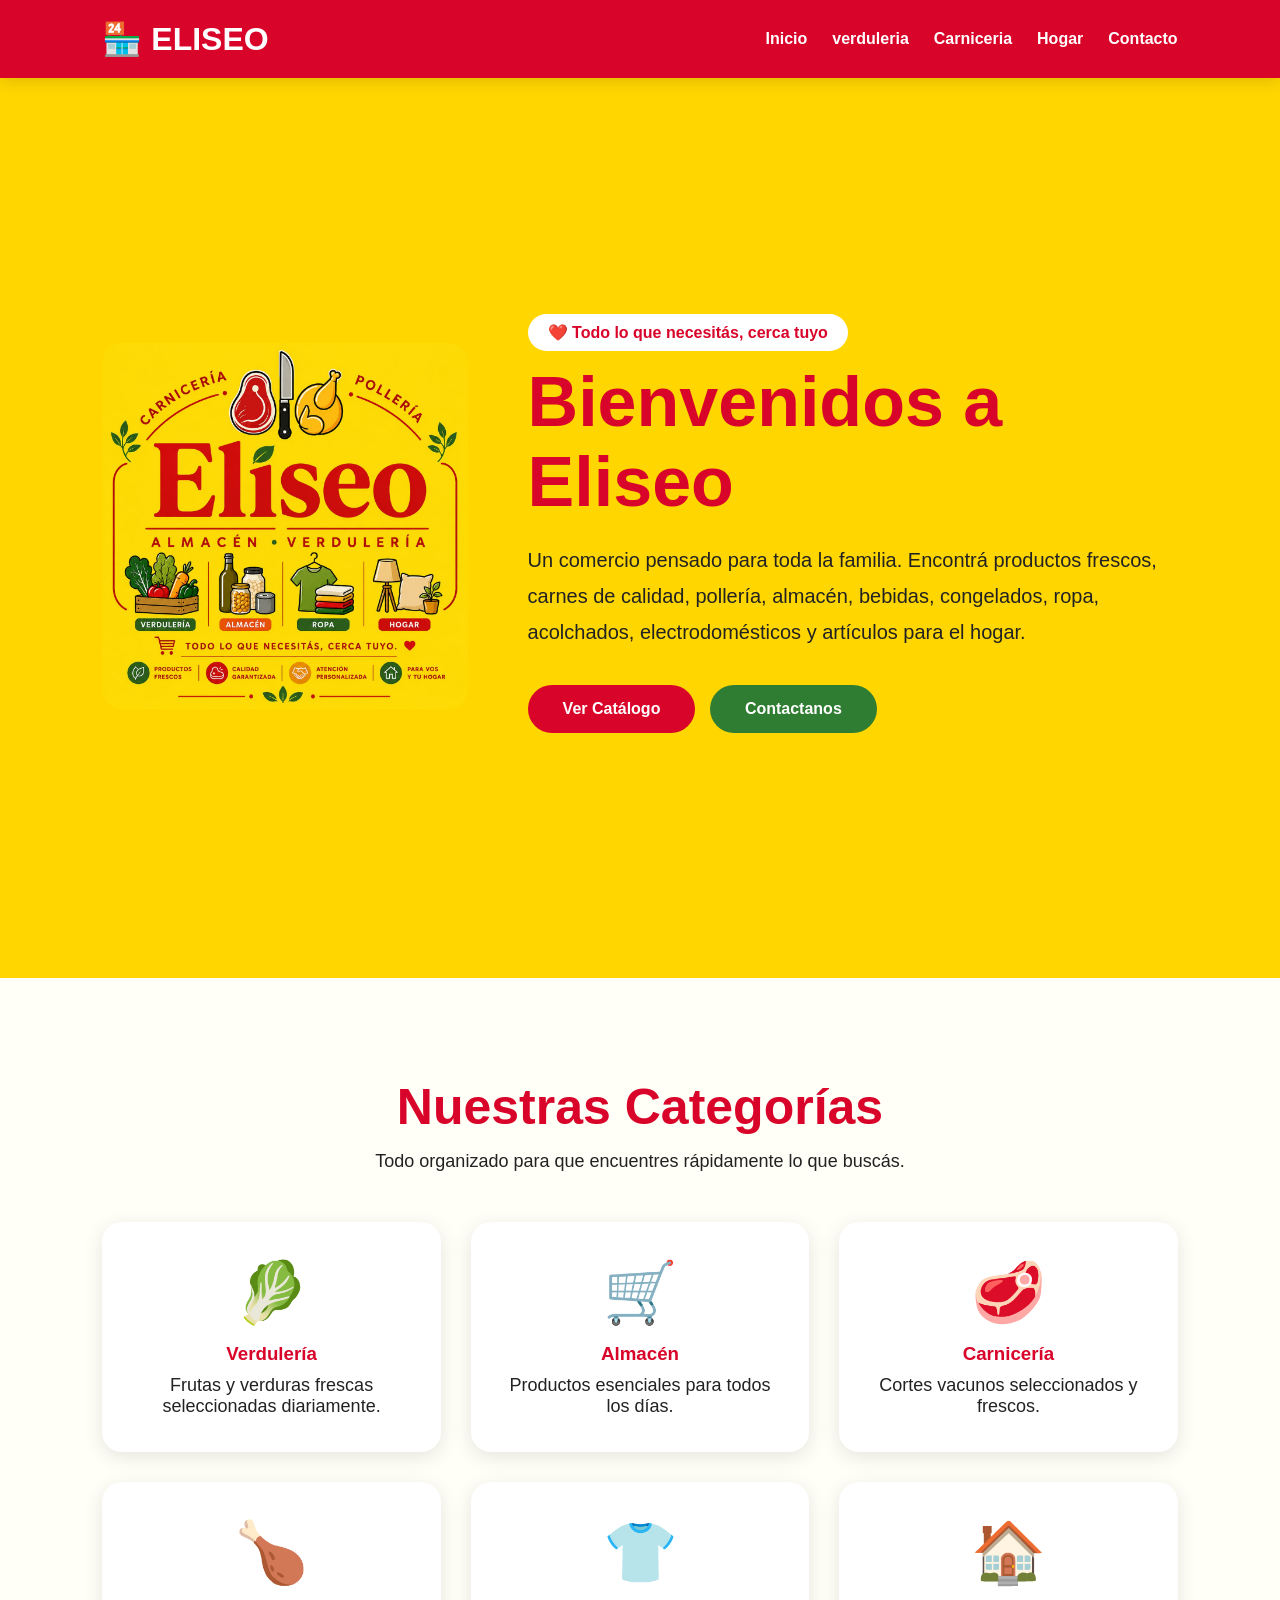
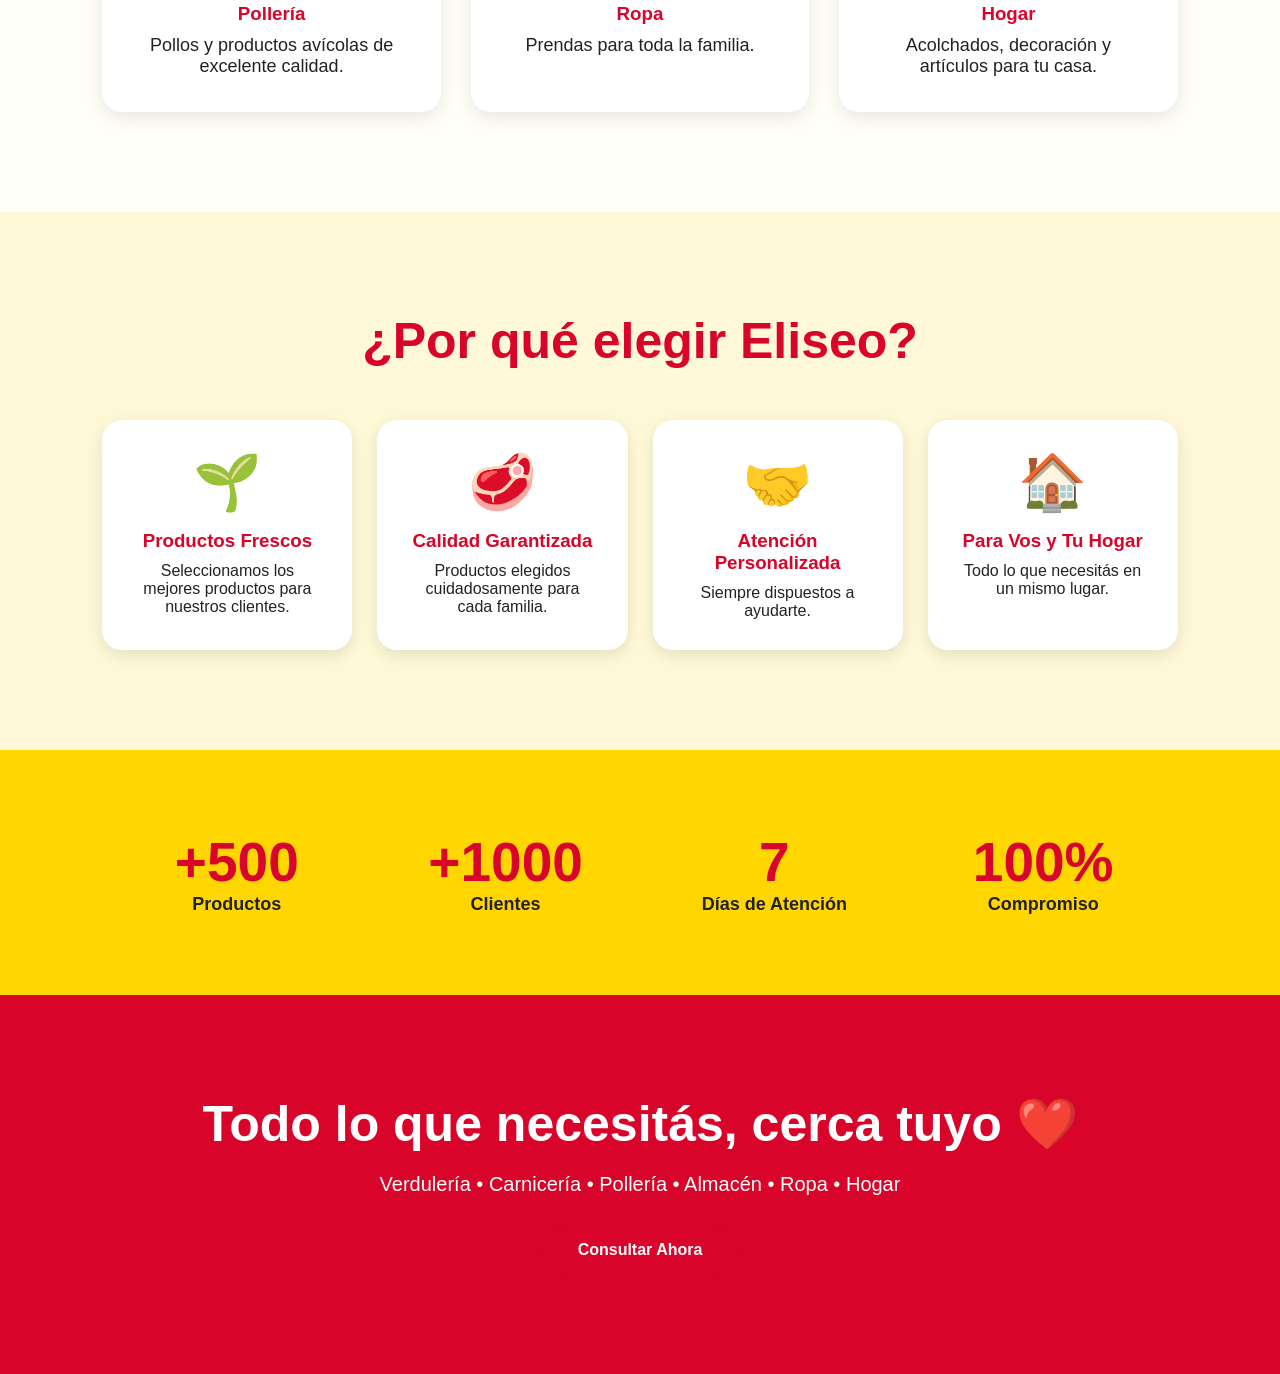
==== index.html @ bca3552b "tpdo" ====
<!DOCTYPE html>
<html lang="en">
<head>
    <meta charset="UTF-8">
    <meta name="viewport" content="width=device-width, initial-scale=1.0">
    <link rel="stylesheet" href="index.css">
    <title>Eliseo</title>
</head>
<body>
    
</body>
</html>
<header class="header">
<nav class="navbar">

    <div class="logo-texto">
        🏪 ELISEO
    </div>
     <div class="collapse navbar-collapse" id="navbarContenido">
        <ul class="navbar-nav me-auto mb-2 mb-lg-0">
          <li class="nav-item"><a class="nav-link active" href="#">Inicio</a></li>
          <li class="nav-item"><a class="nav-link" href="verduleria.html"> verduleria</a></li>
          <li class="nav-item"><a class="nav-link" href="carniceria.html">Carniceria</a></li>
          <li class="nav-item"><a class="nav-link" href="hogar.html"> Hogar</a></li>
          <li class="nav-item"><a class="nav-link" href="contacto.html"> Contacto</a></li>
        </ul>
      </div>
    </div>
  </nav>
</nav>

</header>

<section id="inicio" class="hero">

    <div class="hero-contenedor">

        <div class="hero-logo">

            <!-- CAMBIAR POR TU LOGO -->
            <img src="WhatsApp Image 2026-05-29 at 19.38.01.jpeg" alt="Logo Eliseo">

        </div>

        <div class="hero-texto">

            <span class="etiqueta">
                ❤️ Todo lo que necesitás, cerca tuyo
            </span>

            <h1>
                Bienvenidos a Eliseo
            </h1>

            <p>

                Un comercio pensado para toda la familia.
                Encontrá productos frescos, carnes de calidad,
                pollería, almacén, bebidas, congelados,
                ropa, acolchados, electrodomésticos
                y artículos para el hogar.

            </p>

            <div class="hero-botones">

                <a href="#catalogo" class="btn-rojo">
                    Ver Catálogo
                </a>

                <a href="#contacto" class="btn-verde">
                    Contactanos
                </a>

            </div>

        </div>

    </div>

</section>

<section class="categorias-principales">

    <h2>
        Nuestras Categorías
    </h2>

    <p>
        Todo organizado para que encuentres rápidamente lo que buscás.
    </p>

    <div class="grid-categorias">

        <div class="categoria-card">

            <div class="emoji">
                🥬
            </div>

            <h3>Verdulería</h3>

            <p>
                Frutas y verduras frescas seleccionadas diariamente.
            </p>

        </div>

        <div class="categoria-card">

            <div class="emoji">
                🛒
            </div>

            <h3>Almacén</h3>

            <p>
                Productos esenciales para todos los días.
            </p>

        </div>

        <div class="categoria-card">

            <div class="emoji">
                🥩
            </div>

            <h3>Carnicería</h3>

            <p>
                Cortes vacunos seleccionados y frescos.
            </p>

        </div>

        <div class="categoria-card">

            <div class="emoji">
                🍗
            </div>

            <h3>Pollería</h3>

            <p>
                Pollos y productos avícolas de excelente calidad.
            </p>

        </div>

        <div class="categoria-card">

            <div class="emoji">
                👕
            </div>

            <h3>Ropa</h3>

            <p>
                Prendas para toda la familia.
            </p>

        </div>

        <div class="categoria-card">

            <div class="emoji">
                🏠
            </div>

            <h3>Hogar</h3>

            <p>
                Acolchados, decoración y artículos para tu casa.
            </p>

        </div>

    </div>

</section>

<section class="beneficios">

    <h2>
        ¿Por qué elegir Eliseo?
    </h2>

    <div class="beneficios-grid">

        <div class="beneficio">

            <div class="icono">
                🌱
            </div>

            <h3>Productos Frescos</h3>

            <p>
                Seleccionamos los mejores productos para nuestros clientes.
            </p>

        </div>

        <div class="beneficio">

            <div class="icono">
                🥩
            </div>

            <h3>Calidad Garantizada</h3>

            <p>
                Productos elegidos cuidadosamente para cada familia.
            </p>

        </div>

        <div class="beneficio">

            <div class="icono">
                🤝
            </div>

            <h3>Atención Personalizada</h3>

            <p>
                Siempre dispuestos a ayudarte.
            </p>

        </div>

        <div class="beneficio">

            <div class="icono">
                🏠
            </div>

            <h3>Para Vos y Tu Hogar</h3>

            <p>
                Todo lo que necesitás en un mismo lugar.
            </p>

        </div>

    </div>

</section>

<section class="estadisticas">

    <div class="estadistica">

        <h2>+500</h2>

        <p>Productos</p>

    </div>

    <div class="estadistica">

        <h2>+1000</h2>

        <p>Clientes</p>

    </div>

    <div class="estadistica">

        <h2>7</h2>

        <p>Días de Atención</p>

    </div>

    <div class="estadistica">

        <h2>100%</h2>

        <p>Compromiso</p>

    </div>

</section>

<section class="banner-final">

    <h2>
        Todo lo que necesitás, cerca tuyo ❤️
    </h2>

    <p>
        Verdulería • Carnicería • Pollería • Almacén • Ropa • Hogar
    </p>

    <a href="#contacto" class="btn-rojo">
        Consultar Ahora
    </a>

</section>
---- index.css ----
/* =========================
   VARIABLES
========================= */

:root{
    --amarillo:#FFD600;
    --rojo:#D90429;
    --verde:#2E7D32;
    --oscuro:#222222;
    --blanco:#ffffff;
}

/* =========================
   GENERAL
========================= */

*{
    margin:0;
    padding:0;
    box-sizing:border-box;
}

html{
    scroll-behavior:smooth;
}

body{
    font-family:Arial, Helvetica, sans-serif;
    background:#fffef7;
    color:var(--oscuro);
}

/* =========================
   NAVBAR
========================= */

.navbar{
    background:var(--rojo);
    display:flex;
    justify-content:space-between;
    align-items:center;
    padding:20px 8%;
    position:sticky;
    top:0;
    z-index:1000;
    box-shadow:0 2px 15px rgba(0,0,0,.15);
}

.logo-texto{
    color:white;
    font-size:32px;
    font-weight:bold;
}

.navbar-nav{
    display:flex;
    gap:25px;
    list-style:none;
}

.nav-link{
    color:white;
    text-decoration:none;
    font-weight:bold;
    transition:.3s;
}

.nav-link:hover{
    color:var(--amarillo);
}

/* =========================
   HERO
========================= */

.hero{
    background:var(--amarillo);
    min-height:100vh;
    display:flex;
    align-items:center;
    justify-content:center;
    padding:80px 8%;
}

.hero-contenedor{
    max-width:1400px;
    width:100%;
    display:flex;
    align-items:center;
    justify-content:space-between;
    gap:60px;
}

.hero-logo img{
    width:500px;
    max-width:100%;
    border-radius:20px;
}

.hero-texto{
    max-width:650px;
}

.etiqueta{
    background:white;
    color:var(--rojo);
    padding:10px 20px;
    border-radius:30px;
    font-weight:bold;
}

.hero-texto h1{
    font-size:70px;
    color:var(--rojo);
    margin-top:20px;
    margin-bottom:20px;
}

.hero-texto p{
    font-size:20px;
    line-height:1.8;
}

.hero-botones{
    margin-top:35px;
}

.btn-rojo{
    background:var(--rojo);
    color:white;
    padding:15px 35px;
    border-radius:40px;
    text-decoration:none;
    display:inline-block;
    font-weight:bold;
    transition:.3s;
}

.btn-rojo:hover{
    transform:translateY(-3px);
}

.btn-verde{
    background:var(--verde);
    color:white;
    padding:15px 35px;
    border-radius:40px;
    text-decoration:none;
    display:inline-block;
    margin-left:10px;
    font-weight:bold;
    transition:.3s;
}

.btn-verde:hover{
    transform:translateY(-3px);
}

/* =========================
   CATEGORÍAS
========================= */

.categorias-principales{
    padding:100px 8%;
    text-align:center;
}

.categorias-principales h2{
    font-size:50px;
    color:var(--rojo);
    margin-bottom:15px;
}

.categorias-principales p{
    font-size:18px;
}

.grid-categorias{
    display:grid;
    grid-template-columns:repeat(auto-fit,minmax(280px,1fr));
    gap:30px;
    margin-top:50px;
}

.categoria-card{
    background:white;
    padding:35px;
    border-radius:20px;
    box-shadow:0 5px 20px rgba(0,0,0,.1);
    transition:.3s;
}

.categoria-card:hover{
    transform:translateY(-8px);
}

.emoji{
    font-size:60px;
    margin-bottom:15px;
}

.categoria-card h3{
    color:var(--rojo);
    margin-bottom:10px;
}

/* =========================
   BENEFICIOS
========================= */

.beneficios{
    padding:100px 8%;
    background:#fff8d7;
    text-align:center;
}

.beneficios h2{
    font-size:50px;
    color:var(--rojo);
    margin-bottom:50px;
}

.beneficios-grid{
    display:grid;
    grid-template-columns:repeat(auto-fit,minmax(250px,1fr));
    gap:25px;
}

.beneficio{
    background:white;
    padding:30px;
    border-radius:20px;
    box-shadow:0 5px 15px rgba(0,0,0,.1);
}

.icono{
    font-size:55px;
    margin-bottom:15px;
}

.beneficio h3{
    color:var(--rojo);
    margin-bottom:10px;
}

/* =========================
   ESTADÍSTICAS
========================= */

.estadisticas{
    background:var(--amarillo);
    display:grid;
    grid-template-columns:repeat(4,1fr);
    text-align:center;
    padding:80px 8%;
}

.estadistica h2{
    color:var(--rojo);
    font-size:55px;
}

.estadistica p{
    font-size:18px;
    font-weight:bold;
}

/* =========================
   BANNER FINAL
========================= */

.banner-final{
    background:var(--rojo);
    color:white;
    text-align:center;
    padding:100px 8%;
}

.banner-final h2{
    font-size:50px;
    margin-bottom:20px;
}

.banner-final p{
    font-size:20px;
    margin-bottom:30px;
}

/* =========================
   RESPONSIVE
========================= */

@media(max-width:900px){

    .hero-contenedor{
        flex-direction:column;
        text-align:center;
    }

    .hero-texto h1{
        font-size:50px;
    }

    .estadisticas{
        grid-template-columns:repeat(2,1fr);
        gap:30px;
    }

    .navbar{
        flex-direction:column;
        gap:15px;
    }

    .navbar-nav{
        flex-wrap:wrap;
        justify-content:center;
    }

}

@media(max-width:600px){

    .hero-texto h1{
        font-size:40px;
    }

    .estadisticas{
        grid-template-columns:1fr;
    }

    .btn-rojo,
    .btn-verde{
        display:block;
        margin:10px auto;
    }

}
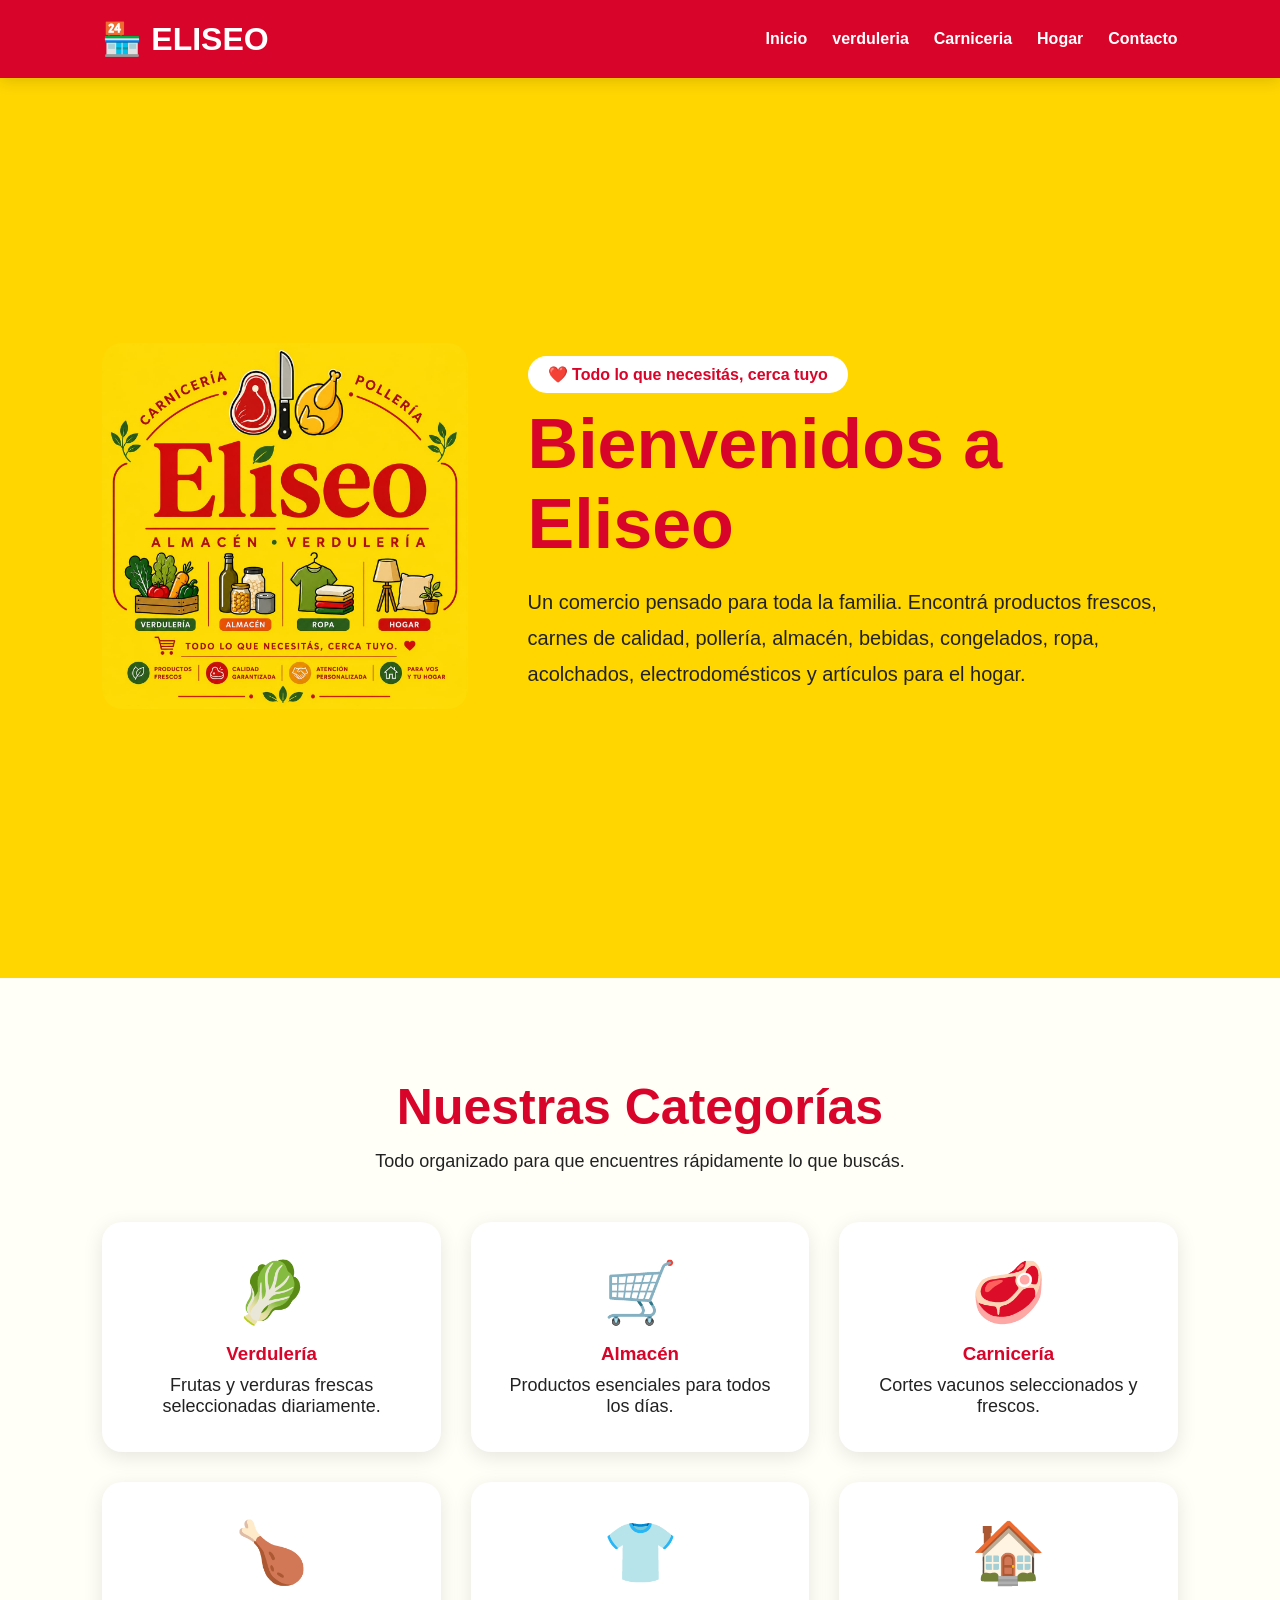
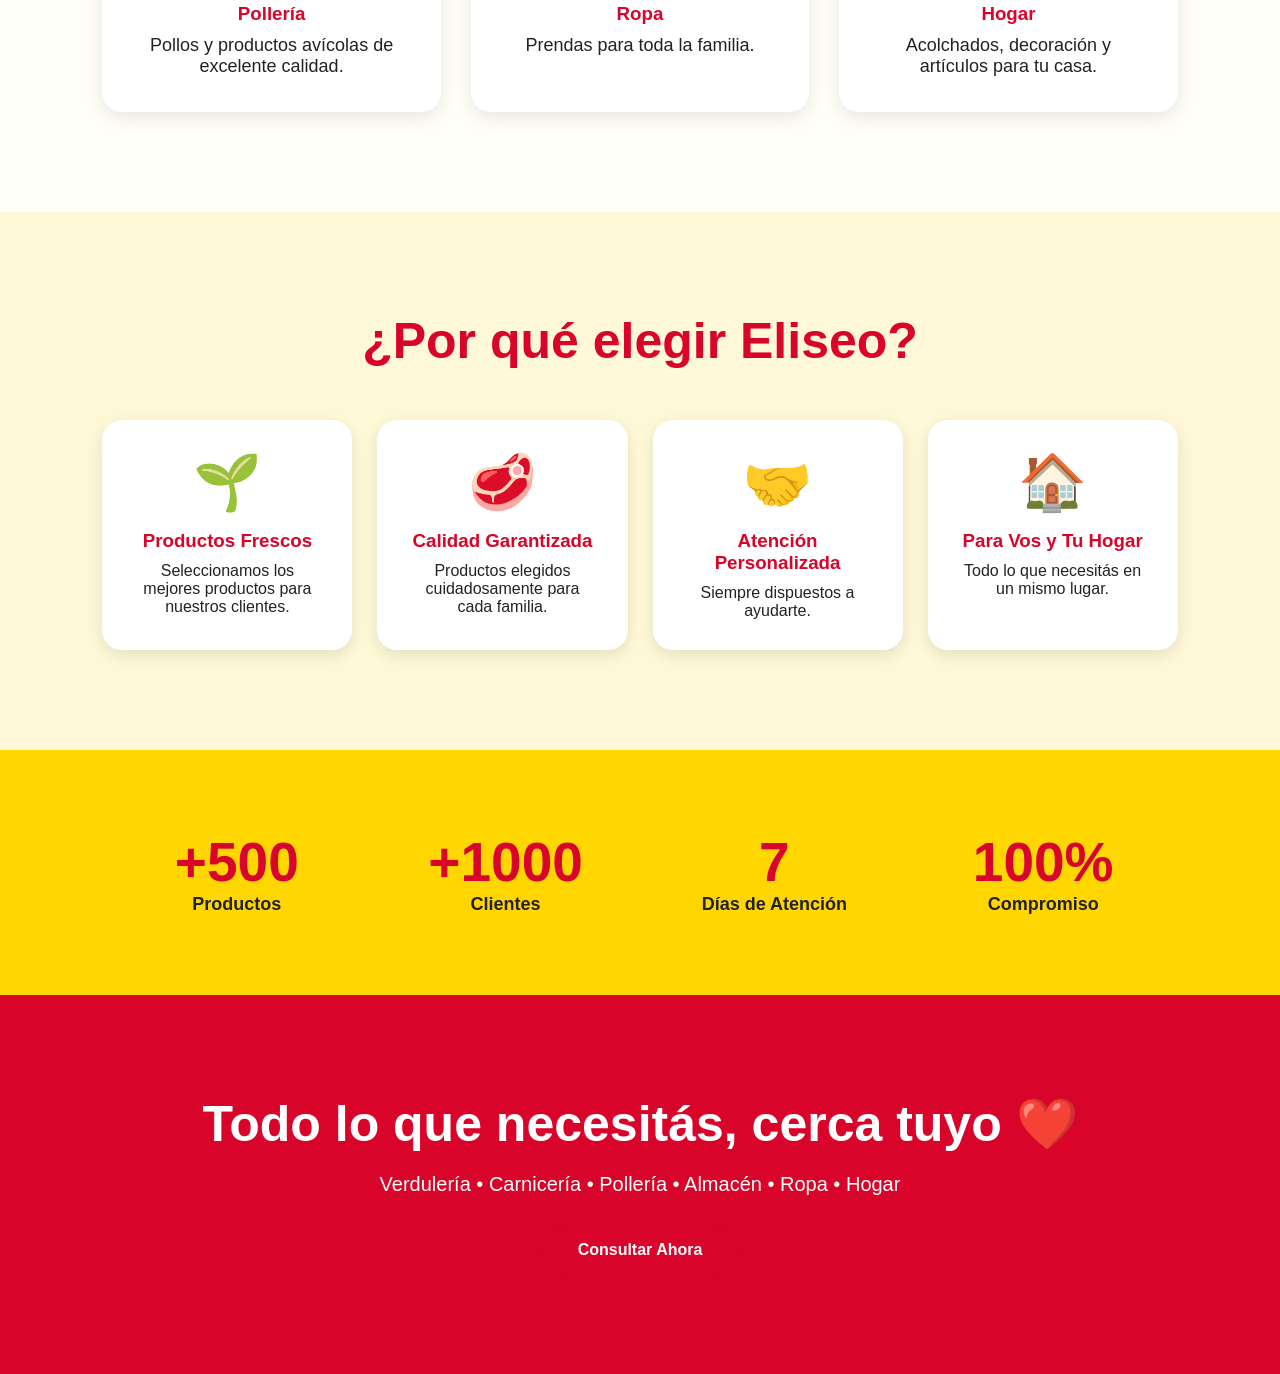
==== commit cf00d3a9: "todo lo otro" ====
--- a/index.html
+++ b/index.html
@@ -38,7 +38,6 @@
 
         <div class="hero-logo">
 
-            <!-- CAMBIAR POR TU LOGO -->
             <img src="WhatsApp Image 2026-05-29 at 19.38.01.jpeg" alt="Logo Eliseo">
 
         </div>
@@ -63,18 +62,6 @@
 
             </p>
 
-            <div class="hero-botones">
-
-                <a href="#catalogo" class="btn-rojo">
-                    Ver Catálogo
-                </a>
-
-                <a href="#contacto" class="btn-verde">
-                    Contactanos
-                </a>
-
-            </div>
-
         </div>
 
     </div>
@@ -299,4 +286,4 @@
         Consultar Ahora
     </a>
 
-</section>+</section>
